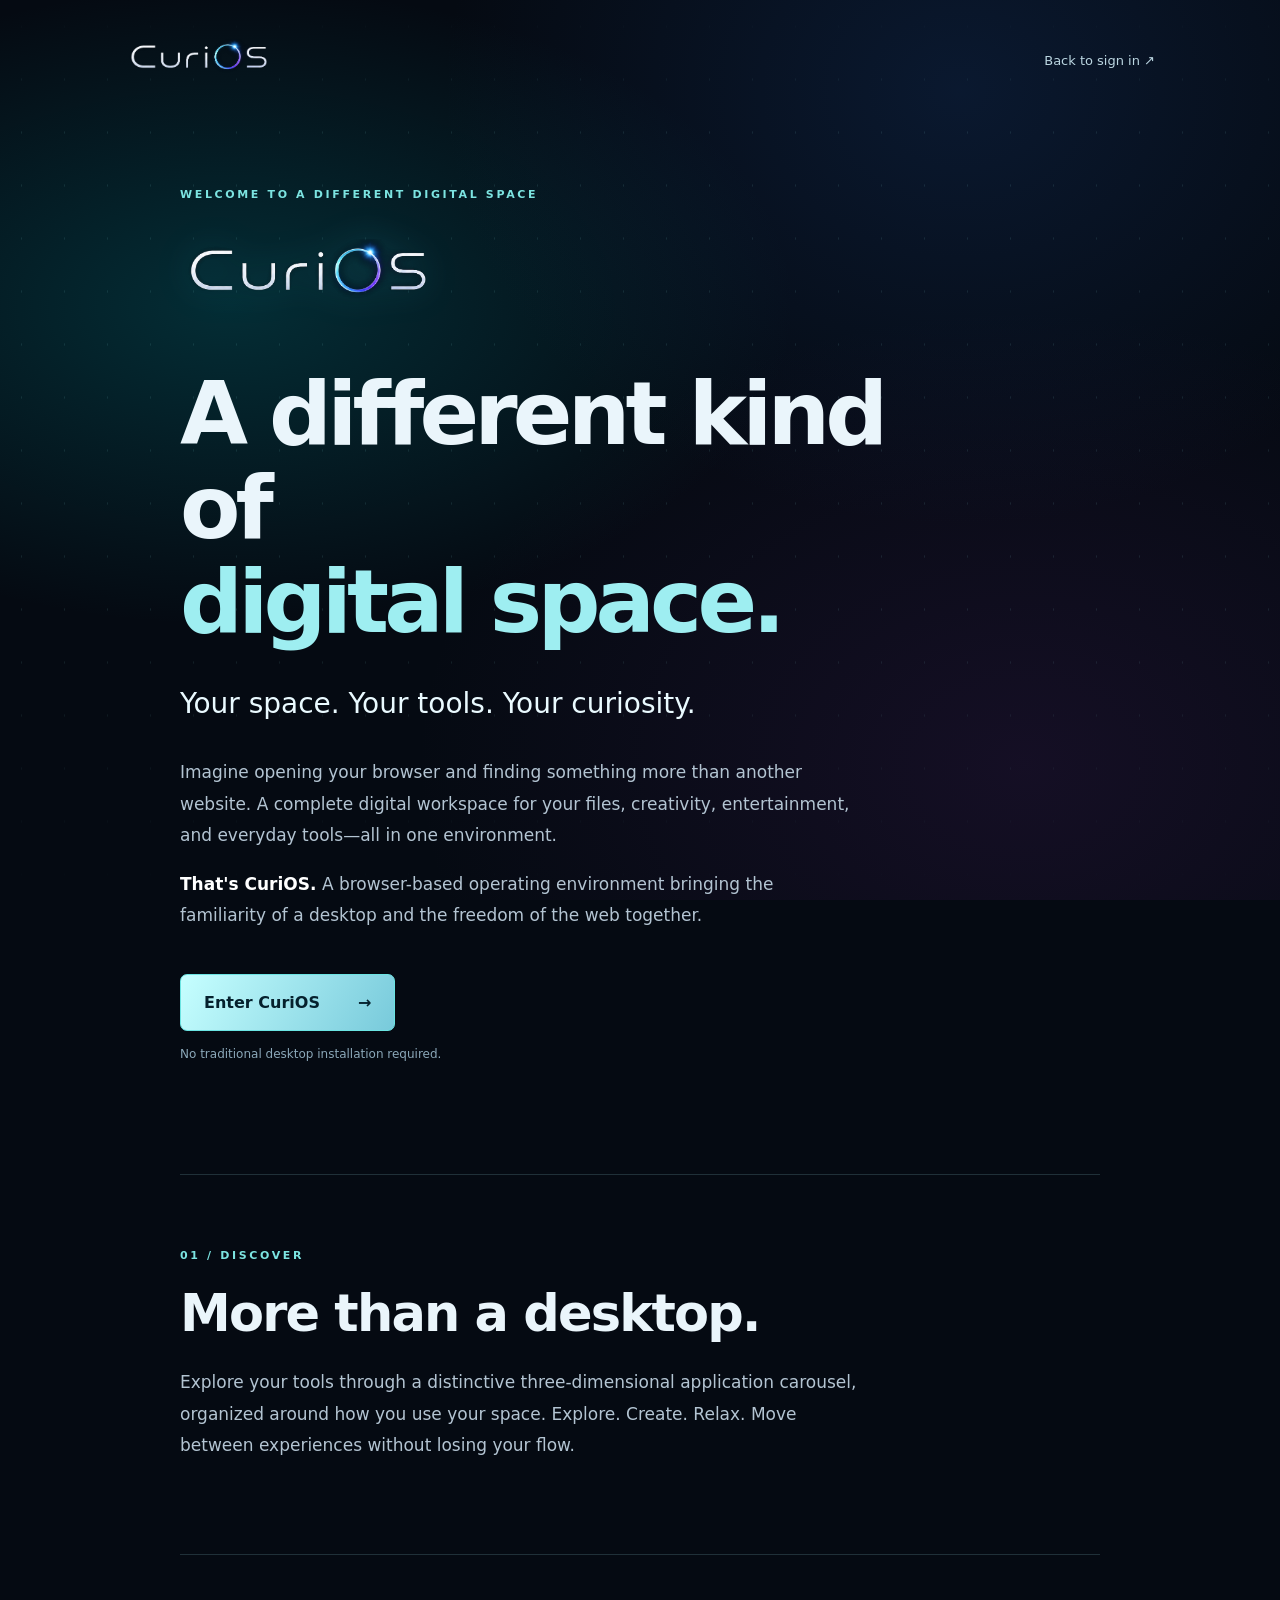
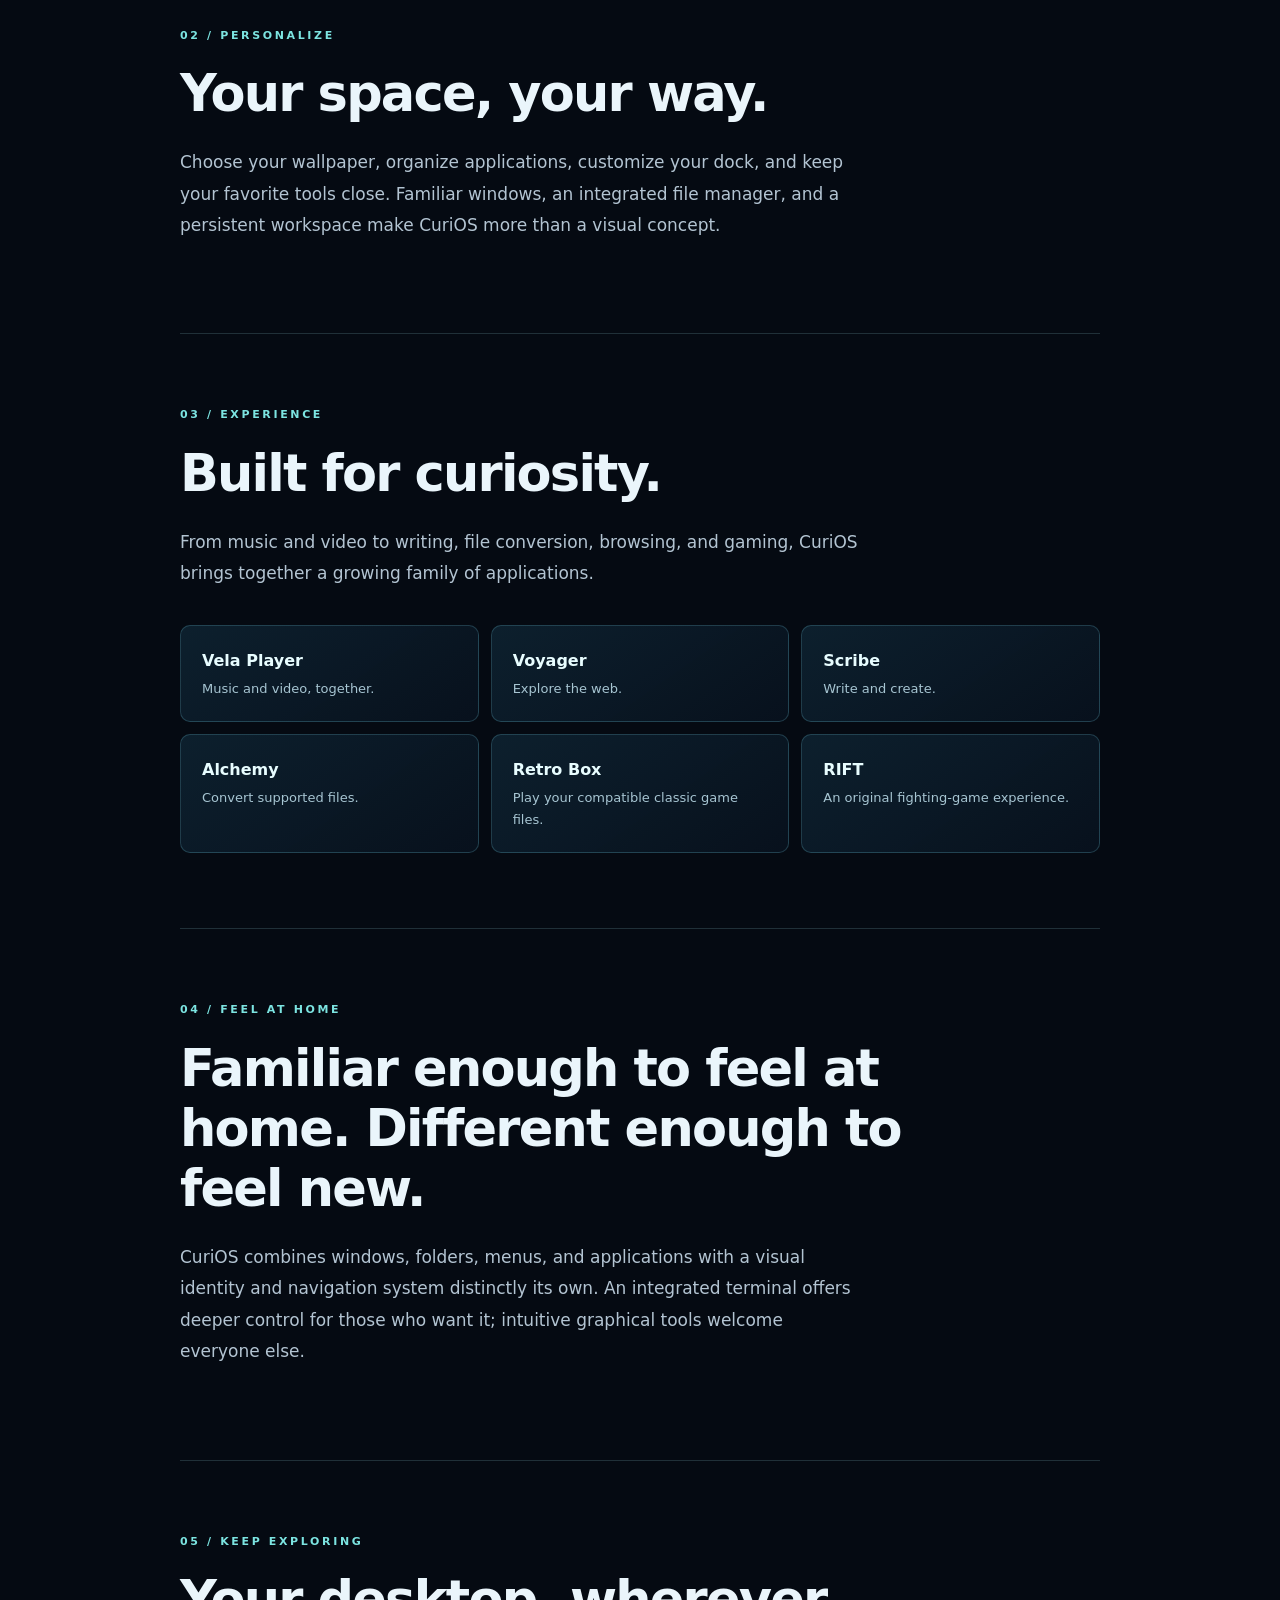
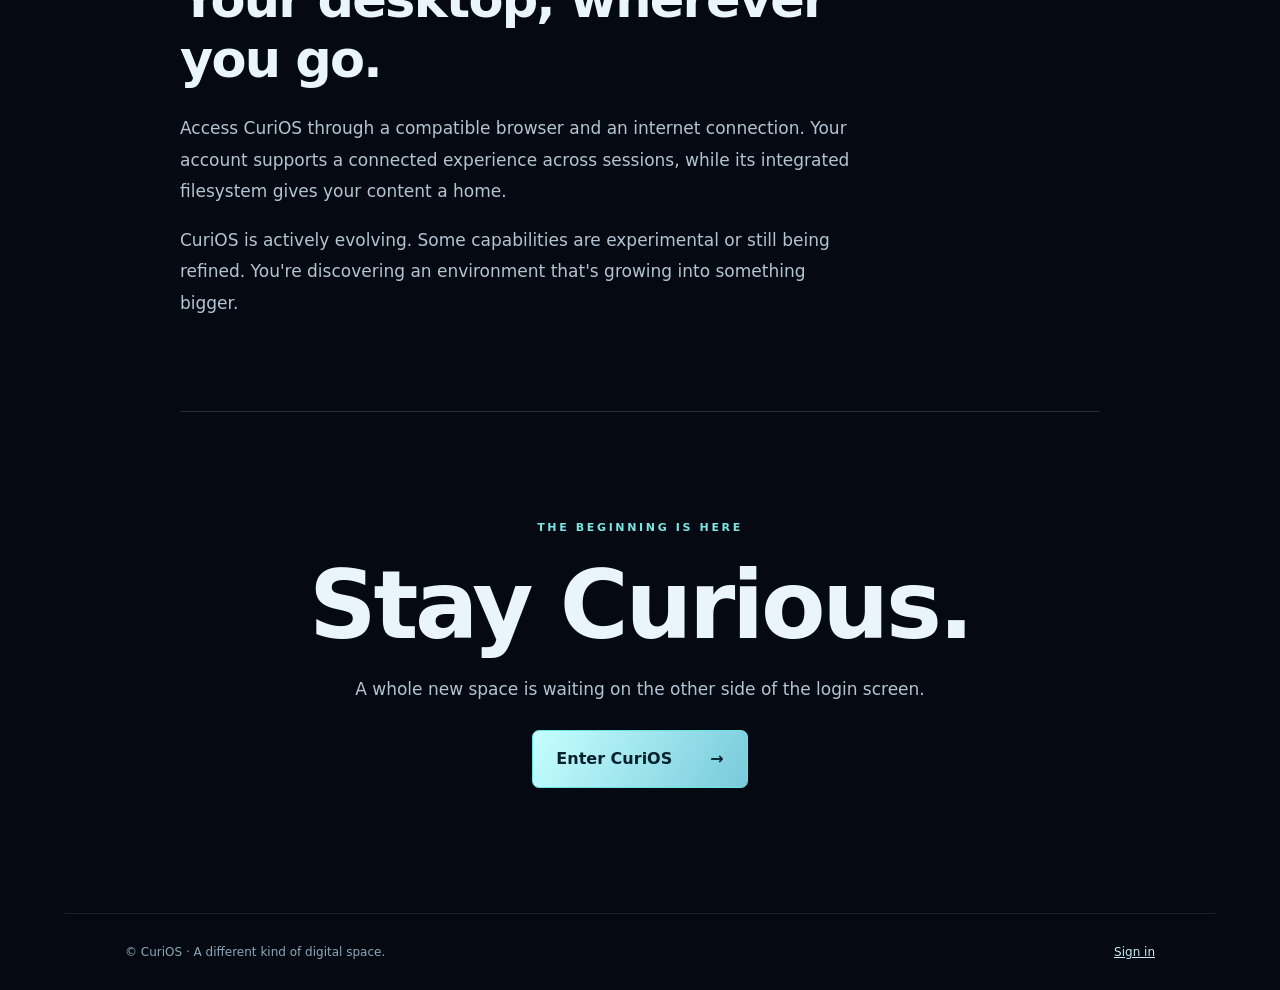
==== about.html @ 812256f7 "Add files via upload" ====
<!doctype html>
<html lang="en"><head><meta charset="utf-8"><meta name="viewport" content="width=device-width,initial-scale=1"><meta name="theme-color" content="#07101b"><meta name="description" content="Discover CuriOS, a browser-based digital workspace for creating, exploring, and making your space your own."><title>What is CuriOS? — Stay Curious</title><link rel="icon" href="assets/icons/curios-32.png"><link rel="stylesheet" href="css/about.css"></head>
<body><div class="ambient" aria-hidden="true"></div><header class="top"><a class="home" href="index.html" aria-label="Back to CuriOS sign in"><img src="assets/icons/curios-particle-wordmark.png" alt="CuriOS"></a><a class="return" href="index.html">Back to sign in <span aria-hidden="true">↗</span></a></header>
<main><section class="hero"><div class="eyebrow">WELCOME TO A DIFFERENT DIGITAL SPACE</div><img class="hero-mark" src="assets/icons/curios-particle-wordmark.png" alt="CuriOS"><h1>A different kind of<br><em>digital space.</em></h1><p class="lede">Your space. Your tools. Your curiosity.</p><p>Imagine opening your browser and finding something more than another website. A complete digital workspace for your files, creativity, entertainment, and everyday tools—all in one environment.</p><p><strong>That's CuriOS.</strong> A browser-based operating environment bringing the familiarity of a desktop and the freedom of the web together.</p><a class="primary" href="index.html">Enter CuriOS <span aria-hidden="true">→</span></a><div class="sub">No traditional desktop installation required.</div></section>
<section class="feature"><span class="num">01 / DISCOVER</span><h2>More than a desktop.</h2><p>Explore your tools through a distinctive three-dimensional application carousel, organized around how you use your space. Explore. Create. Relax. Move between experiences without losing your flow.</p></section>
<section class="feature"><span class="num">02 / PERSONALIZE</span><h2>Your space, your way.</h2><p>Choose your wallpaper, organize applications, customize your dock, and keep your favorite tools close. Familiar windows, an integrated file manager, and a persistent workspace make CuriOS more than a visual concept.</p></section>
<section class="feature"><span class="num">03 / EXPERIENCE</span><h2>Built for curiosity.</h2><p>From music and video to writing, file conversion, browsing, and gaming, CuriOS brings together a growing family of applications.</p><div class="apps"><article><b>Vela Player</b><span>Music and video, together.</span></article><article><b>Voyager</b><span>Explore the web.</span></article><article><b>Scribe</b><span>Write and create.</span></article><article><b>Alchemy</b><span>Convert supported files.</span></article><article><b>Retro Box</b><span>Play your compatible classic game files.</span></article><article><b>RIFT</b><span>An original fighting-game experience.</span></article></div></section>
<section class="feature"><span class="num">04 / FEEL AT HOME</span><h2>Familiar enough to feel at home. Different enough to feel new.</h2><p>CuriOS combines windows, folders, menus, and applications with a visual identity and navigation system distinctly its own. An integrated terminal offers deeper control for those who want it; intuitive graphical tools welcome everyone else.</p></section>
<section class="feature"><span class="num">05 / KEEP EXPLORING</span><h2>Your desktop, wherever you go.</h2><p>Access CuriOS through a compatible browser and an internet connection. Your account supports a connected experience across sessions, while its integrated filesystem gives your content a home.</p><p>CuriOS is actively evolving. Some capabilities are experimental or still being refined. You're discovering an environment that's growing into something bigger.</p></section>
<section class="outro"><span class="num">THE BEGINNING IS HERE</span><h2>Stay Curious.</h2><p>A whole new space is waiting on the other side of the login screen.</p><a class="primary" href="index.html">Enter CuriOS <span aria-hidden="true">→</span></a></section></main><footer>© CuriOS · A different kind of digital space. <a href="index.html">Sign in</a></footer></body></html>
---- css/about.css ----
*{box-sizing:border-box}html{scroll-behavior:smooth}body{margin:0;background:#050a12;color:#eaf5fb;font:16px/1.7 system-ui,-apple-system,Segoe UI,sans-serif;overflow-x:hidden}a{color:inherit}.ambient{position:fixed;inset:0;z-index:-1;pointer-events:none;background:radial-gradient(ellipse at 75% 10%,#14366a55,transparent 38%),radial-gradient(ellipse at 18% 34%,#007a8250,transparent 38%),radial-gradient(ellipse at 80% 85%,#51216c35,transparent 42%),#050a12}.ambient:after{content:"";position:absolute;inset:0;background-image:radial-gradient(#a4ffff6b .7px,transparent 1px);background-size:43px 53px;mask-image:linear-gradient(transparent,#000 15%,#000 70%,transparent);opacity:.23}.top{max-width:1150px;margin:auto;padding:24px clamp(20px,5vw,60px);display:flex;align-items:center;justify-content:space-between;gap:16px}.home img{width:150px;height:65px;object-fit:contain}.return{font-size:13px;text-decoration:none;color:#bbd6e1}.return:hover{color:#fff}main{max-width:1040px;margin:auto;padding:0 clamp(20px,5vw,60px)}.hero{padding:65px 0 110px;max-width:790px}.hero-mark{width:260px;height:130px;object-fit:contain;object-position:left center;filter:drop-shadow(0 0 18px #38b8d83b);margin:0 0 12px}.eyebrow,.num{font-size:11px;letter-spacing:.24em;color:#7ce4e1;font-weight:700}.hero h1{font-size:clamp(46px,7vw,88px);letter-spacing:-.055em;line-height:1.07;margin:12px 0 24px;font-weight:680}.hero h1 em{font-style:normal;color:#9eeef1}.lede{font-size:clamp(21px,3vw,28px)!important;color:#eafaff!important}.hero p,.feature p,.outro p{max-width:680px;color:#b3c4d2;font-size:17px;line-height:1.85}.hero strong{color:white}.primary{display:inline-flex;align-items:center;gap:38px;margin-top:25px;padding:14px 23px;border:1px solid #6be4e2;border-radius:7px;background:linear-gradient(120deg,#c6ffff,#78cadb);color:#05212d;text-decoration:none;font-weight:750;transition:transform .15s,box-shadow .15s}.primary:hover{transform:translateY(-2px);box-shadow:0 0 28px #66e6ec60}.sub{font-size:12px;color:#8ba8b9;margin-top:13px}.feature{border-top:1px solid #a0e4f42c;padding:65px 0 75px}.feature h2,.outro h2{font-size:clamp(31px,4vw,51px);line-height:1.18;letter-spacing:-.035em;margin:17px 0 23px;max-width:760px}.apps{display:grid;grid-template-columns:repeat(3,minmax(0,1fr));gap:12px;margin-top:35px}.apps article{border:1px solid #7ee3f334;background:linear-gradient(145deg,#15374a80,#09152499);padding:21px;border-radius:10px;display:flex;flex-direction:column;gap:4px}.apps b{color:#e8fdff}.apps span{font-size:13px;color:#a7c5d2}.outro{text-align:center;padding:100px 0 125px;border-top:1px solid #a0e4f42c}.outro h2{font-size:clamp(55px,8vw,94px);margin:12px auto}.outro p{margin:auto}footer{border-top:1px solid #ffffff18;max-width:1150px;margin:auto;padding:28px clamp(20px,5vw,60px);font-size:12px;color:#8ca7b7;display:flex;justify-content:space-between;gap:20px}footer a{color:#c6ebf2}@media(max-width:650px){.apps{grid-template-columns:repeat(2,minmax(0,1fr))}.hero{padding:35px 0 70px}.feature{padding:50px 0}.hero-mark{width:210px;height:105px}}@media(max-width:400px){.apps{grid-template-columns:1fr}}@media(prefers-reduced-motion:reduce){html{scroll-behavior:auto}.primary{transition:none}}
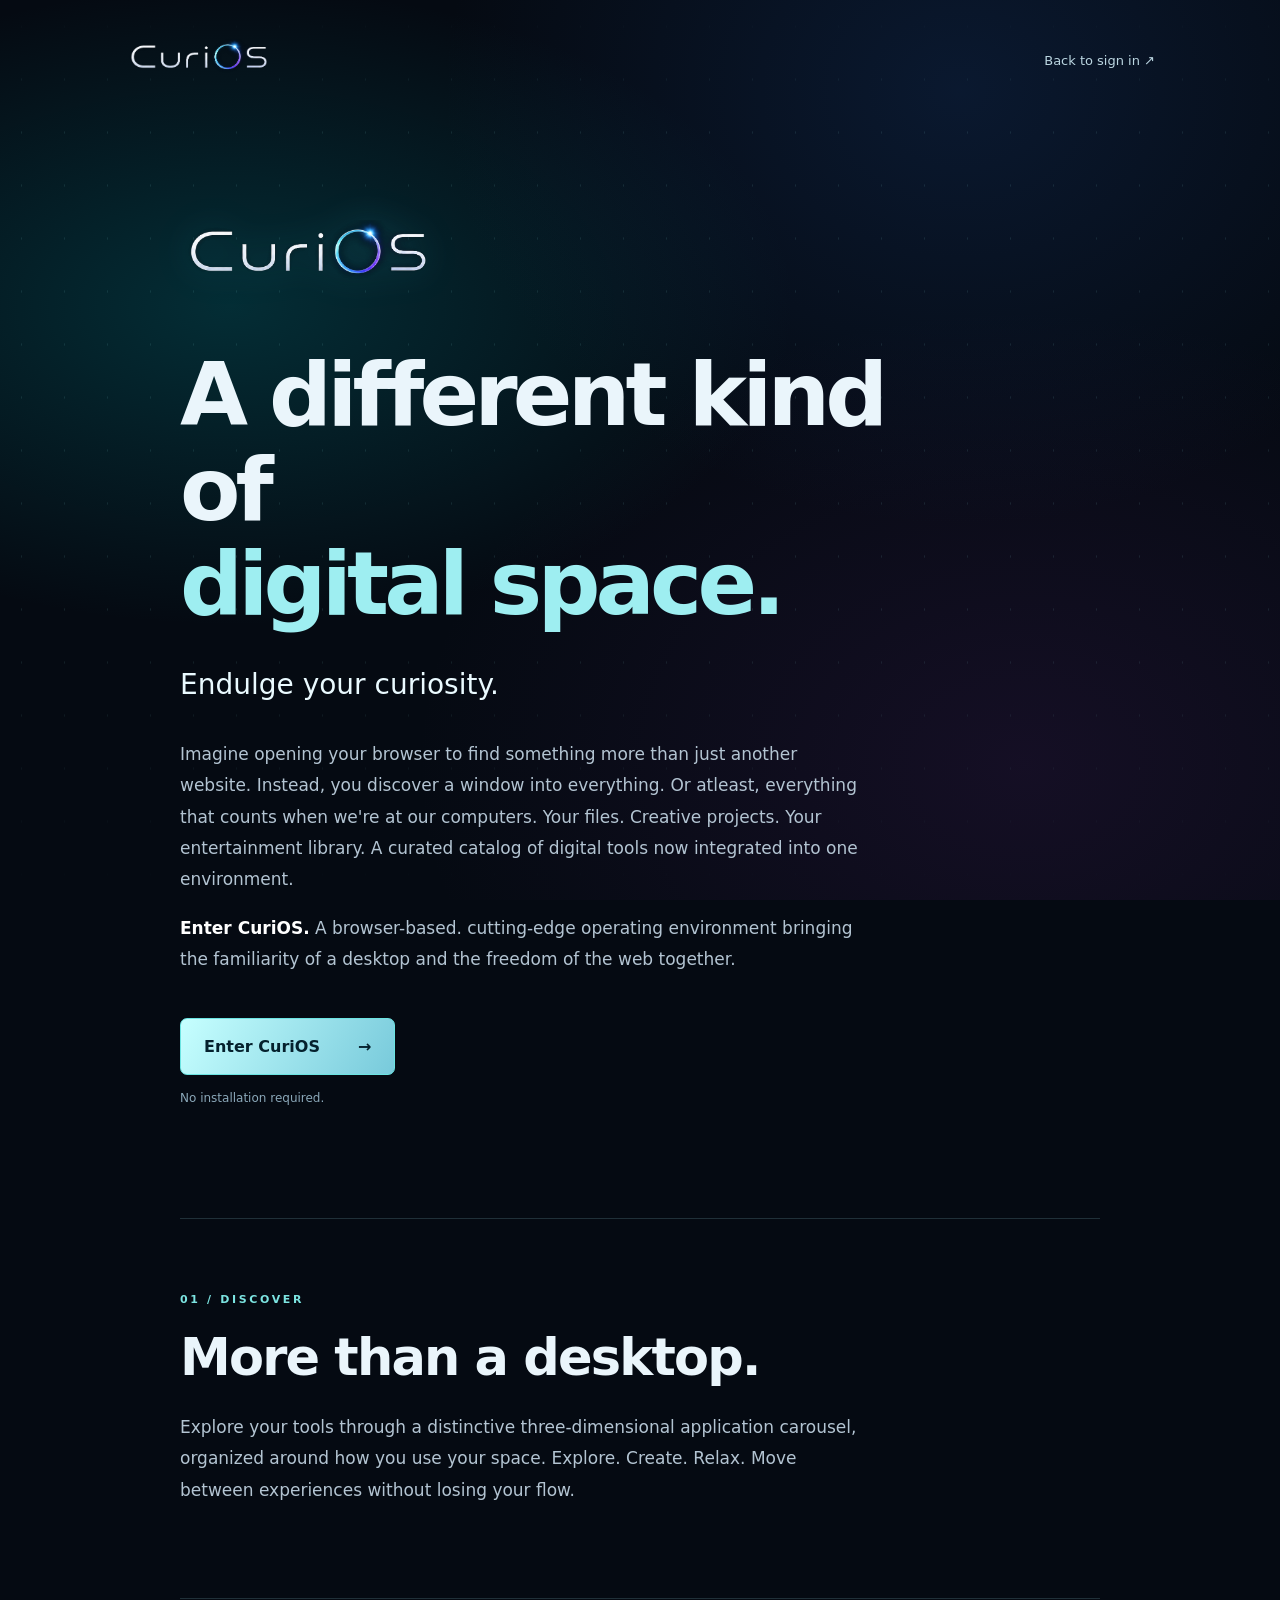
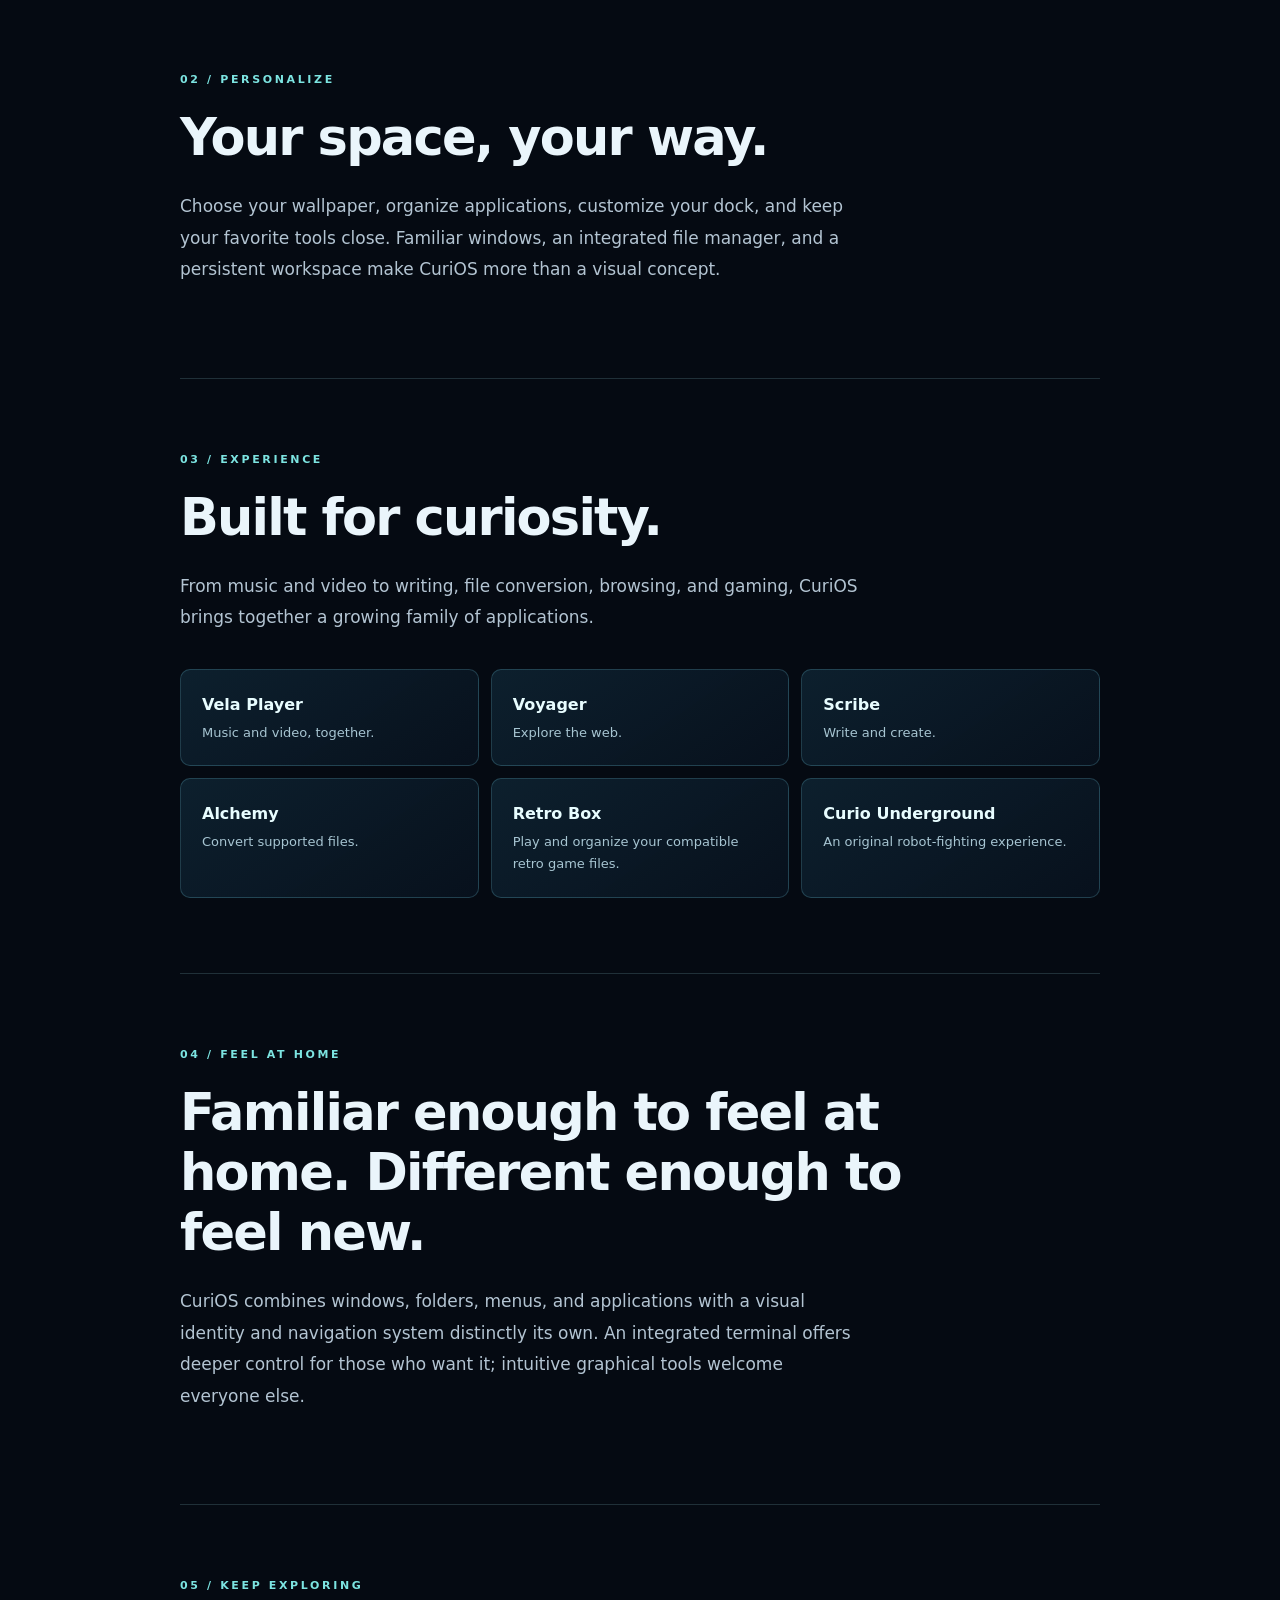
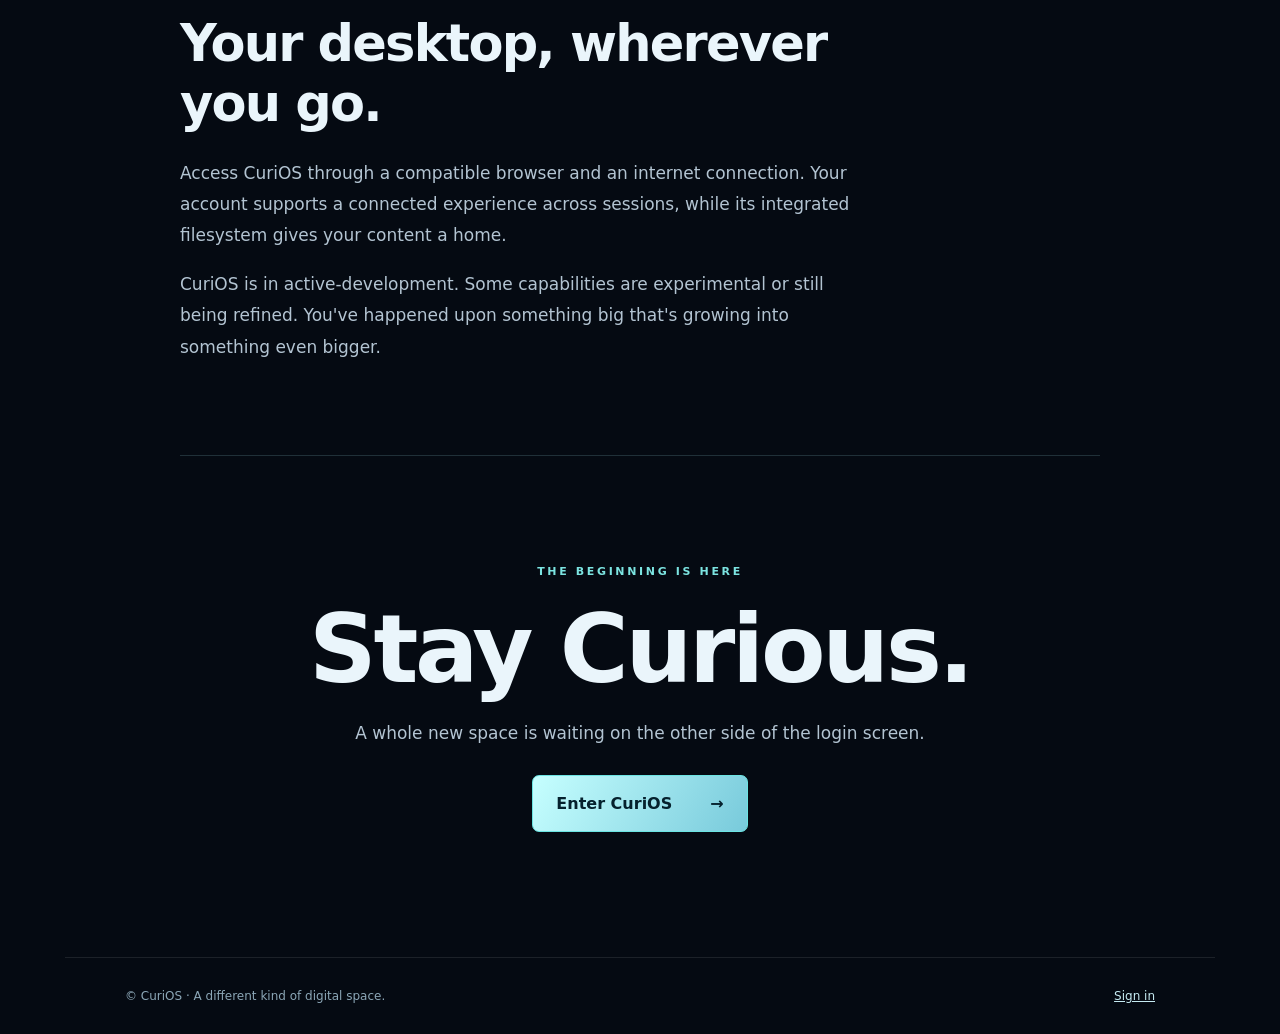
==== commit a4ff486f: "Update about.html" ====
--- a/about.html
+++ b/about.html
@@ -1,10 +1,10 @@
 <!doctype html>
-<html lang="en"><head><meta charset="utf-8"><meta name="viewport" content="width=device-width,initial-scale=1"><meta name="theme-color" content="#07101b"><meta name="description" content="Discover CuriOS, a browser-based digital workspace for creating, exploring, and making your space your own."><title>What is CuriOS? — Stay Curious</title><link rel="icon" href="assets/icons/curios-32.png"><link rel="stylesheet" href="css/about.css"></head>
+<html lang="en"><head><meta charset="utf-8"><meta name="viewport" content="width=device-width,initial-scale=1"><meta name="theme-color" content="#07101b"><meta name="description" content="Introducing CuriOS: a browser-based digital space designed for both work and play, and to be uniquely "yours" as we usher in the next stages of the modern cloud-computing era."><title>What is CuriOS? — Stay Curious</title><link rel="icon" href="assets/icons/curios-32.png"><link rel="stylesheet" href="css/about.css"></head>
 <body><div class="ambient" aria-hidden="true"></div><header class="top"><a class="home" href="index.html" aria-label="Back to CuriOS sign in"><img src="assets/icons/curios-particle-wordmark.png" alt="CuriOS"></a><a class="return" href="index.html">Back to sign in <span aria-hidden="true">↗</span></a></header>
-<main><section class="hero"><div class="eyebrow">WELCOME TO A DIFFERENT DIGITAL SPACE</div><img class="hero-mark" src="assets/icons/curios-particle-wordmark.png" alt="CuriOS"><h1>A different kind of<br><em>digital space.</em></h1><p class="lede">Your space. Your tools. Your curiosity.</p><p>Imagine opening your browser and finding something more than another website. A complete digital workspace for your files, creativity, entertainment, and everyday tools—all in one environment.</p><p><strong>That's CuriOS.</strong> A browser-based operating environment bringing the familiarity of a desktop and the freedom of the web together.</p><a class="primary" href="index.html">Enter CuriOS <span aria-hidden="true">→</span></a><div class="sub">No traditional desktop installation required.</div></section>
+<main><section class="hero"><img class="hero-mark" src="assets/icons/curios-particle-wordmark.png" alt="CuriOS"><h1>A different kind of<br><em>digital space.</em></h1><p class="lede">Endulge your curiosity.</p><p>Imagine opening your browser to find something more than just another website. Instead, you discover a window into everything. Or atleast, everything that counts when we're at our computers. Your files. Creative projects. Your entertainment library. A curated catalog of digital tools now integrated into one environment.</p><p><strong>Enter CuriOS.</strong> A browser-based. cutting-edge operating environment bringing the familiarity of a desktop and the freedom of the web together.</p><a class="primary" href="index.html">Enter CuriOS <span aria-hidden="true">→</span></a><div class="sub">No installation required.</div></section>
 <section class="feature"><span class="num">01 / DISCOVER</span><h2>More than a desktop.</h2><p>Explore your tools through a distinctive three-dimensional application carousel, organized around how you use your space. Explore. Create. Relax. Move between experiences without losing your flow.</p></section>
 <section class="feature"><span class="num">02 / PERSONALIZE</span><h2>Your space, your way.</h2><p>Choose your wallpaper, organize applications, customize your dock, and keep your favorite tools close. Familiar windows, an integrated file manager, and a persistent workspace make CuriOS more than a visual concept.</p></section>
-<section class="feature"><span class="num">03 / EXPERIENCE</span><h2>Built for curiosity.</h2><p>From music and video to writing, file conversion, browsing, and gaming, CuriOS brings together a growing family of applications.</p><div class="apps"><article><b>Vela Player</b><span>Music and video, together.</span></article><article><b>Voyager</b><span>Explore the web.</span></article><article><b>Scribe</b><span>Write and create.</span></article><article><b>Alchemy</b><span>Convert supported files.</span></article><article><b>Retro Box</b><span>Play your compatible classic game files.</span></article><article><b>RIFT</b><span>An original fighting-game experience.</span></article></div></section>
+<section class="feature"><span class="num">03 / EXPERIENCE</span><h2>Built for curiosity.</h2><p>From music and video to writing, file conversion, browsing, and gaming, CuriOS brings together a growing family of applications.</p><div class="apps"><article><b>Vela Player</b><span>Music and video, together.</span></article><article><b>Voyager</b><span>Explore the web.</span></article><article><b>Scribe</b><span>Write and create.</span></article><article><b>Alchemy</b><span>Convert supported files.</span></article><article><b>Retro Box</b><span>Play and organize your compatible retro game files.</span></article><article><b>Curio Underground</b><span>An original robot-fighting experience.</span></article></div></section>
 <section class="feature"><span class="num">04 / FEEL AT HOME</span><h2>Familiar enough to feel at home. Different enough to feel new.</h2><p>CuriOS combines windows, folders, menus, and applications with a visual identity and navigation system distinctly its own. An integrated terminal offers deeper control for those who want it; intuitive graphical tools welcome everyone else.</p></section>
-<section class="feature"><span class="num">05 / KEEP EXPLORING</span><h2>Your desktop, wherever you go.</h2><p>Access CuriOS through a compatible browser and an internet connection. Your account supports a connected experience across sessions, while its integrated filesystem gives your content a home.</p><p>CuriOS is actively evolving. Some capabilities are experimental or still being refined. You're discovering an environment that's growing into something bigger.</p></section>
-<section class="outro"><span class="num">THE BEGINNING IS HERE</span><h2>Stay Curious.</h2><p>A whole new space is waiting on the other side of the login screen.</p><a class="primary" href="index.html">Enter CuriOS <span aria-hidden="true">→</span></a></section></main><footer>© CuriOS · A different kind of digital space. <a href="index.html">Sign in</a></footer></body></html>+<section class="feature"><span class="num">05 / KEEP EXPLORING</span><h2>Your desktop, wherever you go.</h2><p>Access CuriOS through a compatible browser and an internet connection. Your account supports a connected experience across sessions, while its integrated filesystem gives your content a home.</p><p>CuriOS is in active-development. Some capabilities are experimental or still being refined. You've happened upon something big that's growing into something even bigger.</p></section>
+<section class="outro"><span class="num">THE BEGINNING IS HERE</span><h2>Stay Curious.</h2><p>A whole new space is waiting on the other side of the login screen.</p><a class="primary" href="index.html">Enter CuriOS <span aria-hidden="true">→</span></a></section></main><footer>© CuriOS · A different kind of digital space. <a href="index.html">Sign in</a></footer></body></html>
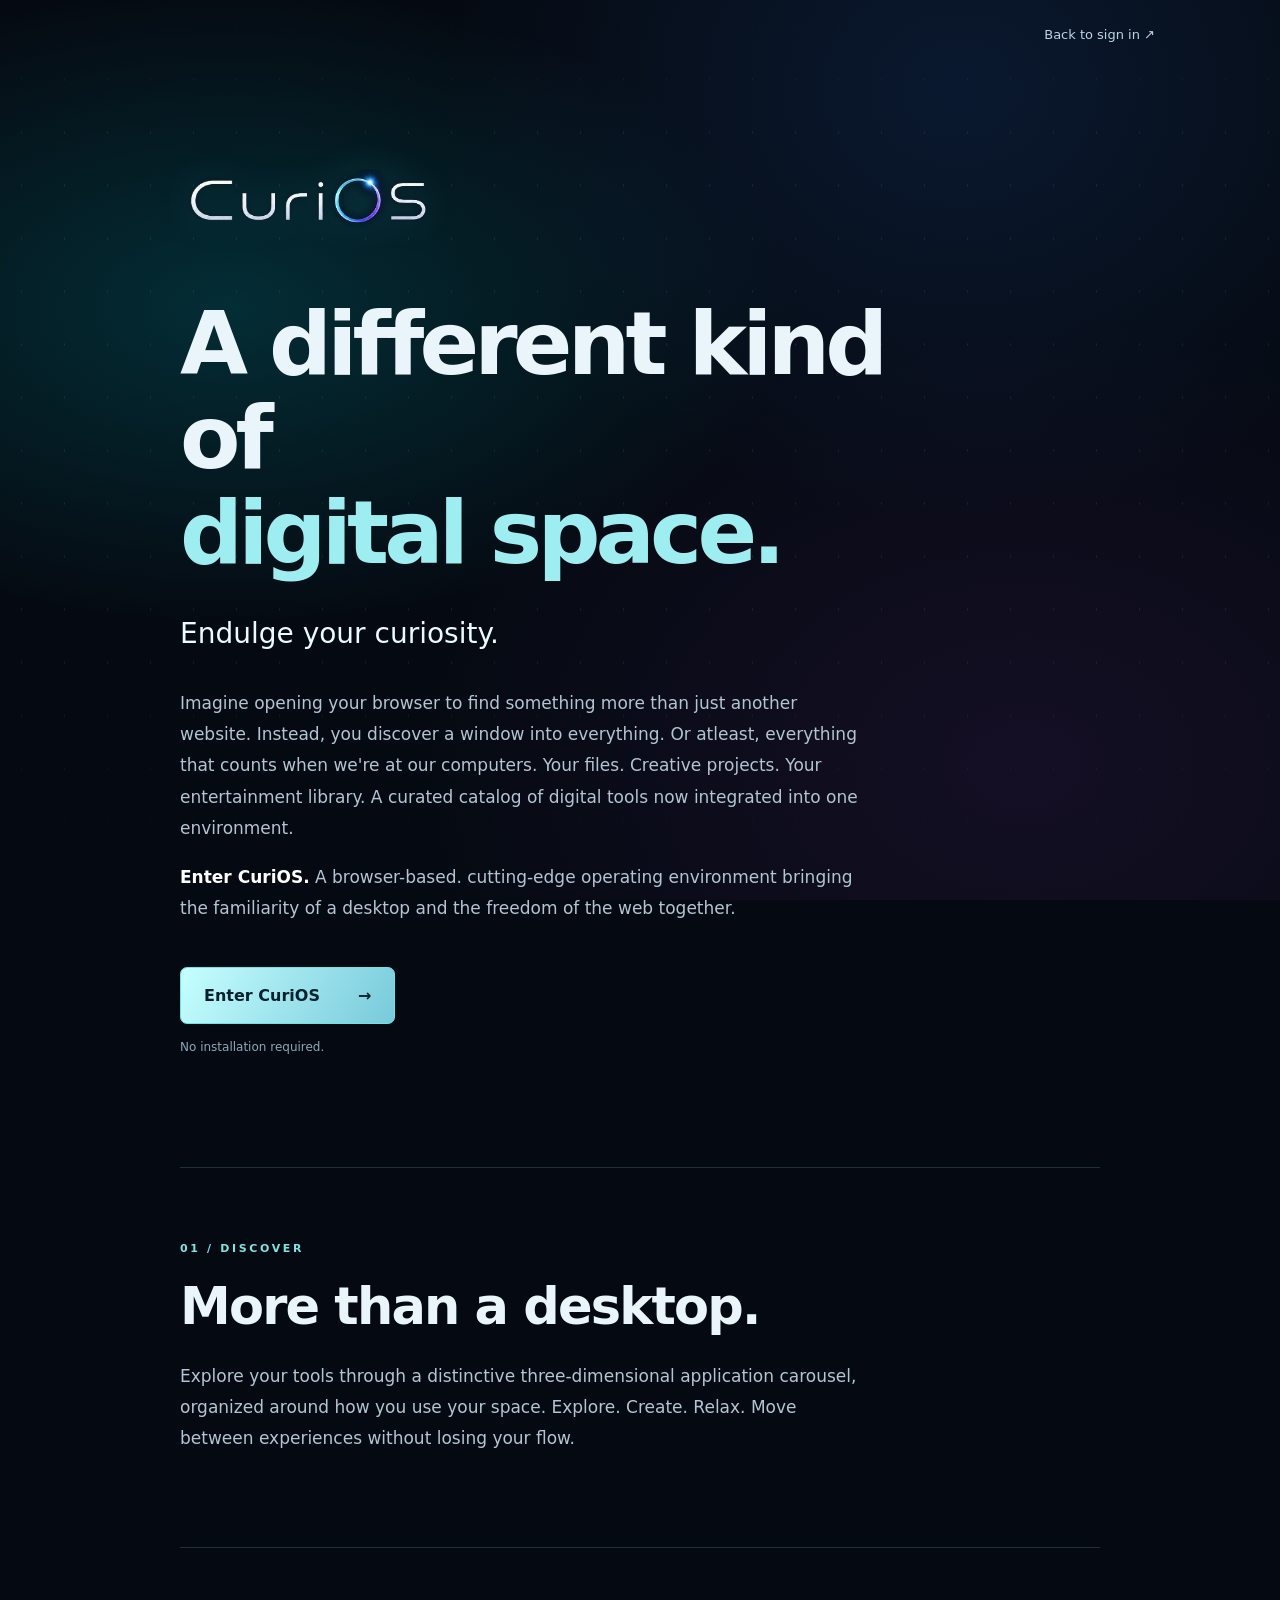
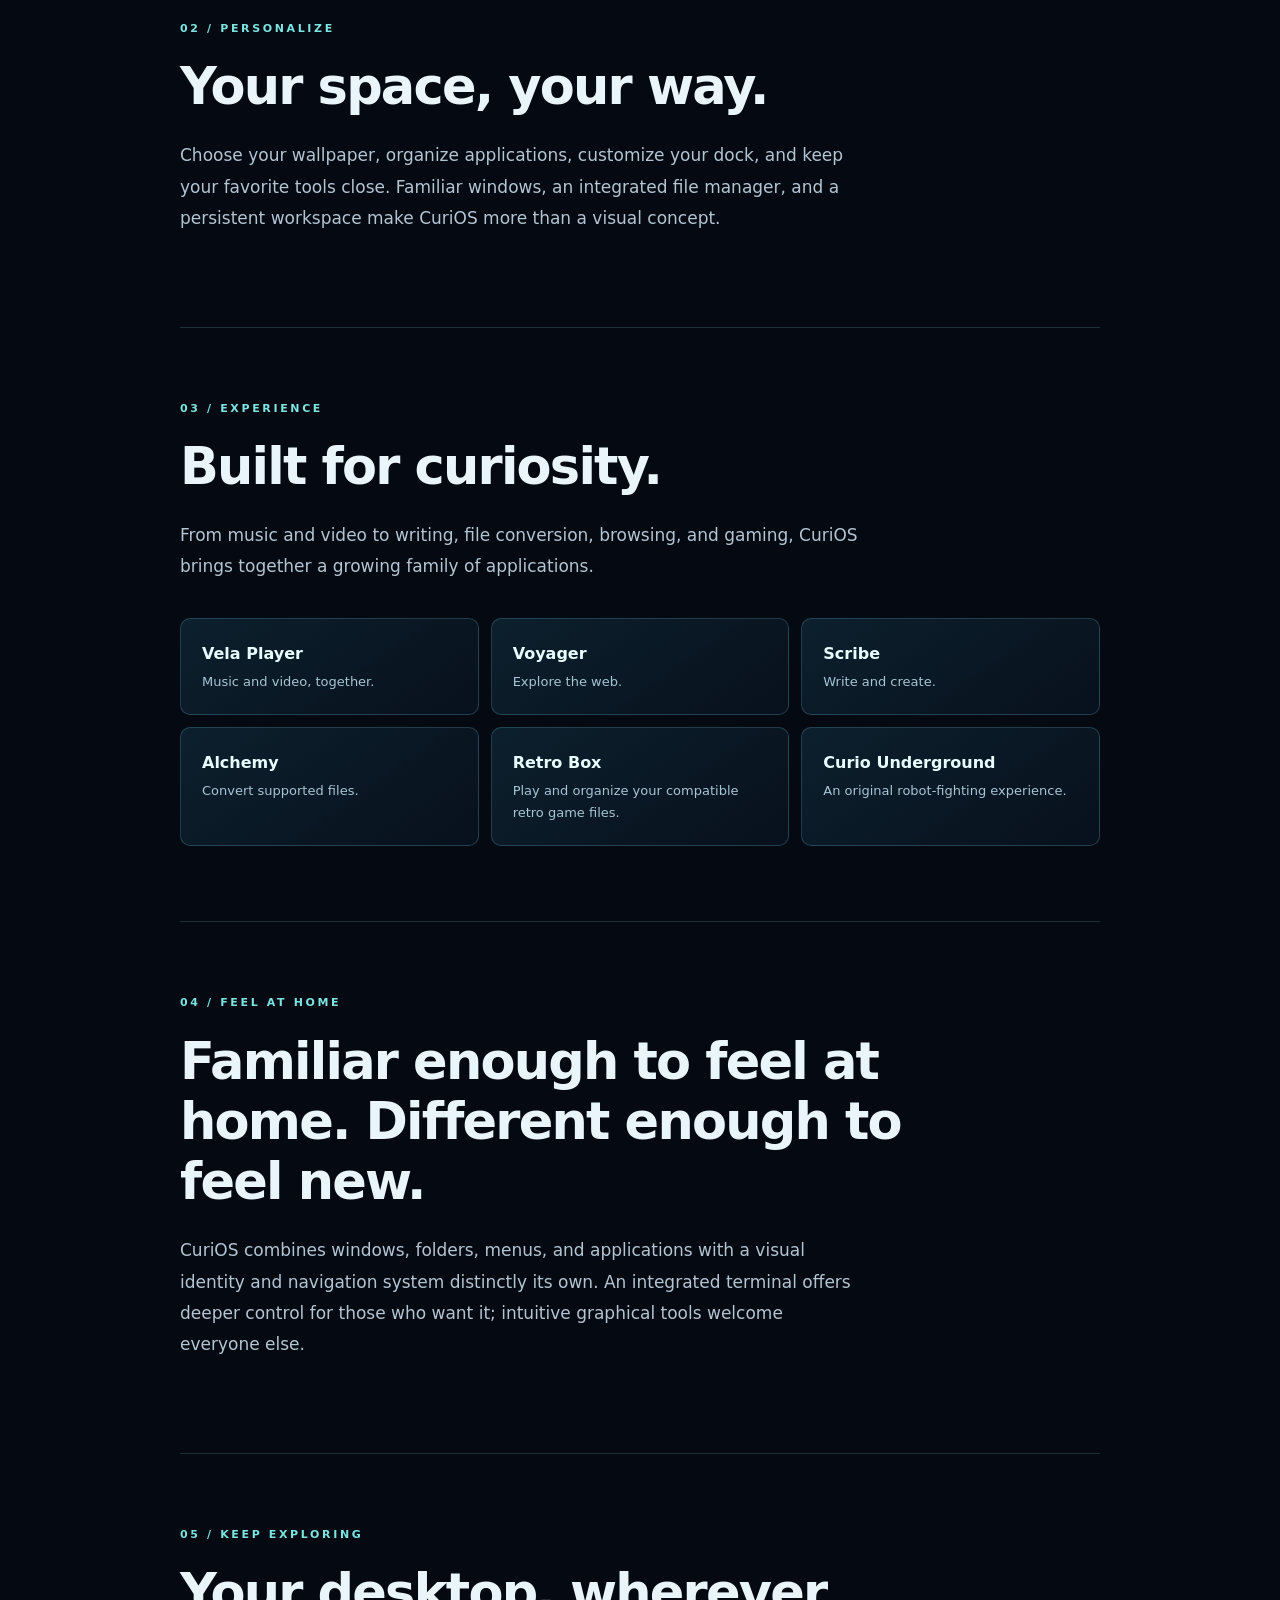
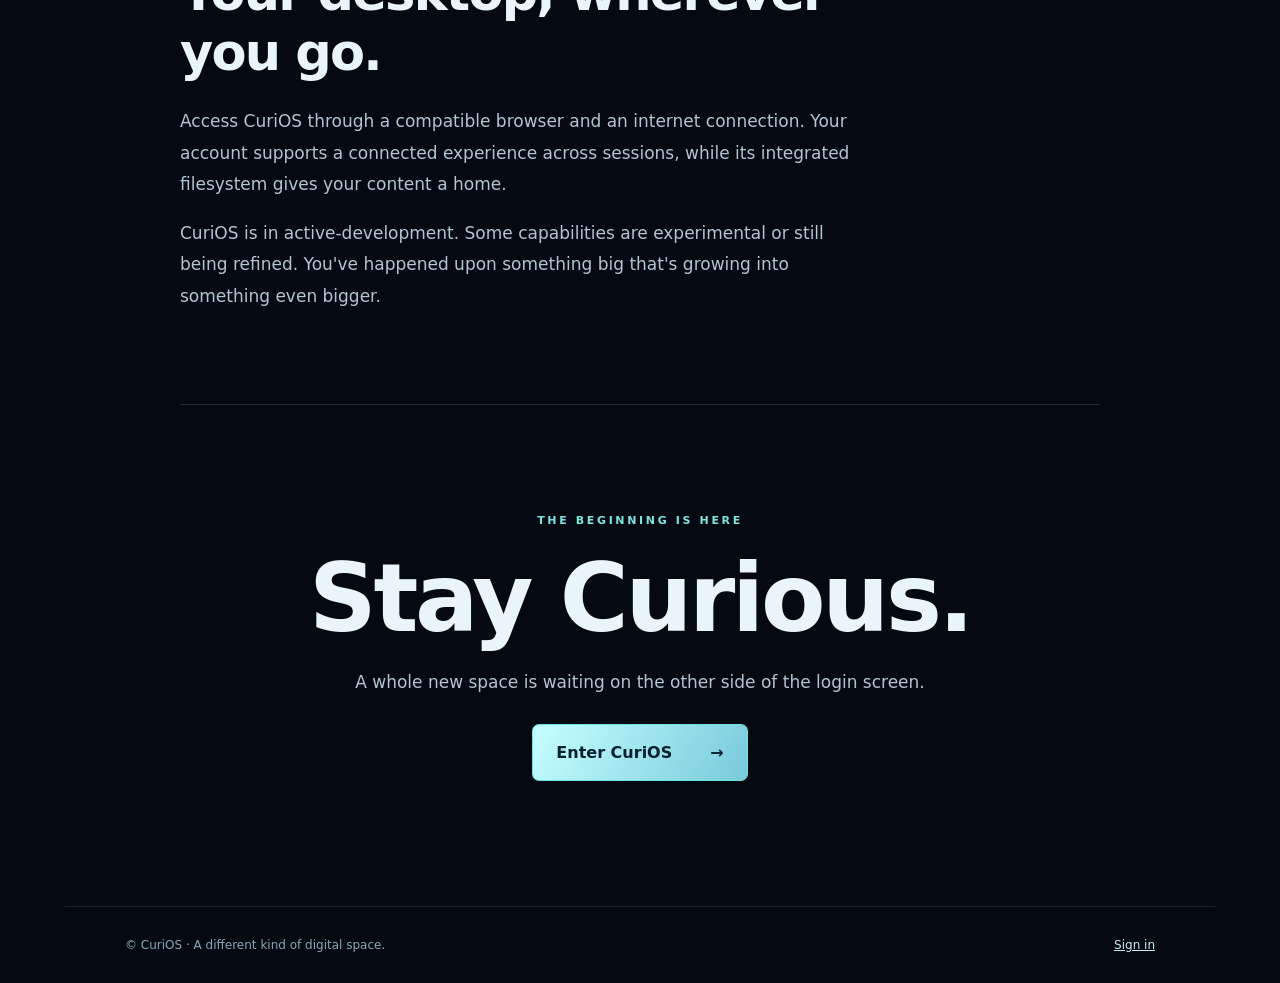
==== commit b3f29030: "Update about.html" ====
--- a/about.html
+++ b/about.html
@@ -1,6 +1,6 @@
 <!doctype html>
 <html lang="en"><head><meta charset="utf-8"><meta name="viewport" content="width=device-width,initial-scale=1"><meta name="theme-color" content="#07101b"><meta name="description" content="Introducing CuriOS: a browser-based digital space designed for both work and play, and to be uniquely "yours" as we usher in the next stages of the modern cloud-computing era."><title>What is CuriOS? — Stay Curious</title><link rel="icon" href="assets/icons/curios-32.png"><link rel="stylesheet" href="css/about.css"></head>
-<body><div class="ambient" aria-hidden="true"></div><header class="top"><a class="home" href="index.html" aria-label="Back to CuriOS sign in"><img src="assets/icons/curios-particle-wordmark.png" alt="CuriOS"></a><a class="return" href="index.html">Back to sign in <span aria-hidden="true">↗</span></a></header>
+<body><div class="ambient" aria-hidden="true"></div><header class="top"><a class="home" href="index.html" aria-label="Back to CuriOS sign in"></a><a class="return" href="index.html">Back to sign in <span aria-hidden="true">↗</span></a></header>
 <main><section class="hero"><img class="hero-mark" src="assets/icons/curios-particle-wordmark.png" alt="CuriOS"><h1>A different kind of<br><em>digital space.</em></h1><p class="lede">Endulge your curiosity.</p><p>Imagine opening your browser to find something more than just another website. Instead, you discover a window into everything. Or atleast, everything that counts when we're at our computers. Your files. Creative projects. Your entertainment library. A curated catalog of digital tools now integrated into one environment.</p><p><strong>Enter CuriOS.</strong> A browser-based. cutting-edge operating environment bringing the familiarity of a desktop and the freedom of the web together.</p><a class="primary" href="index.html">Enter CuriOS <span aria-hidden="true">→</span></a><div class="sub">No installation required.</div></section>
 <section class="feature"><span class="num">01 / DISCOVER</span><h2>More than a desktop.</h2><p>Explore your tools through a distinctive three-dimensional application carousel, organized around how you use your space. Explore. Create. Relax. Move between experiences without losing your flow.</p></section>
 <section class="feature"><span class="num">02 / PERSONALIZE</span><h2>Your space, your way.</h2><p>Choose your wallpaper, organize applications, customize your dock, and keep your favorite tools close. Familiar windows, an integrated file manager, and a persistent workspace make CuriOS more than a visual concept.</p></section>
